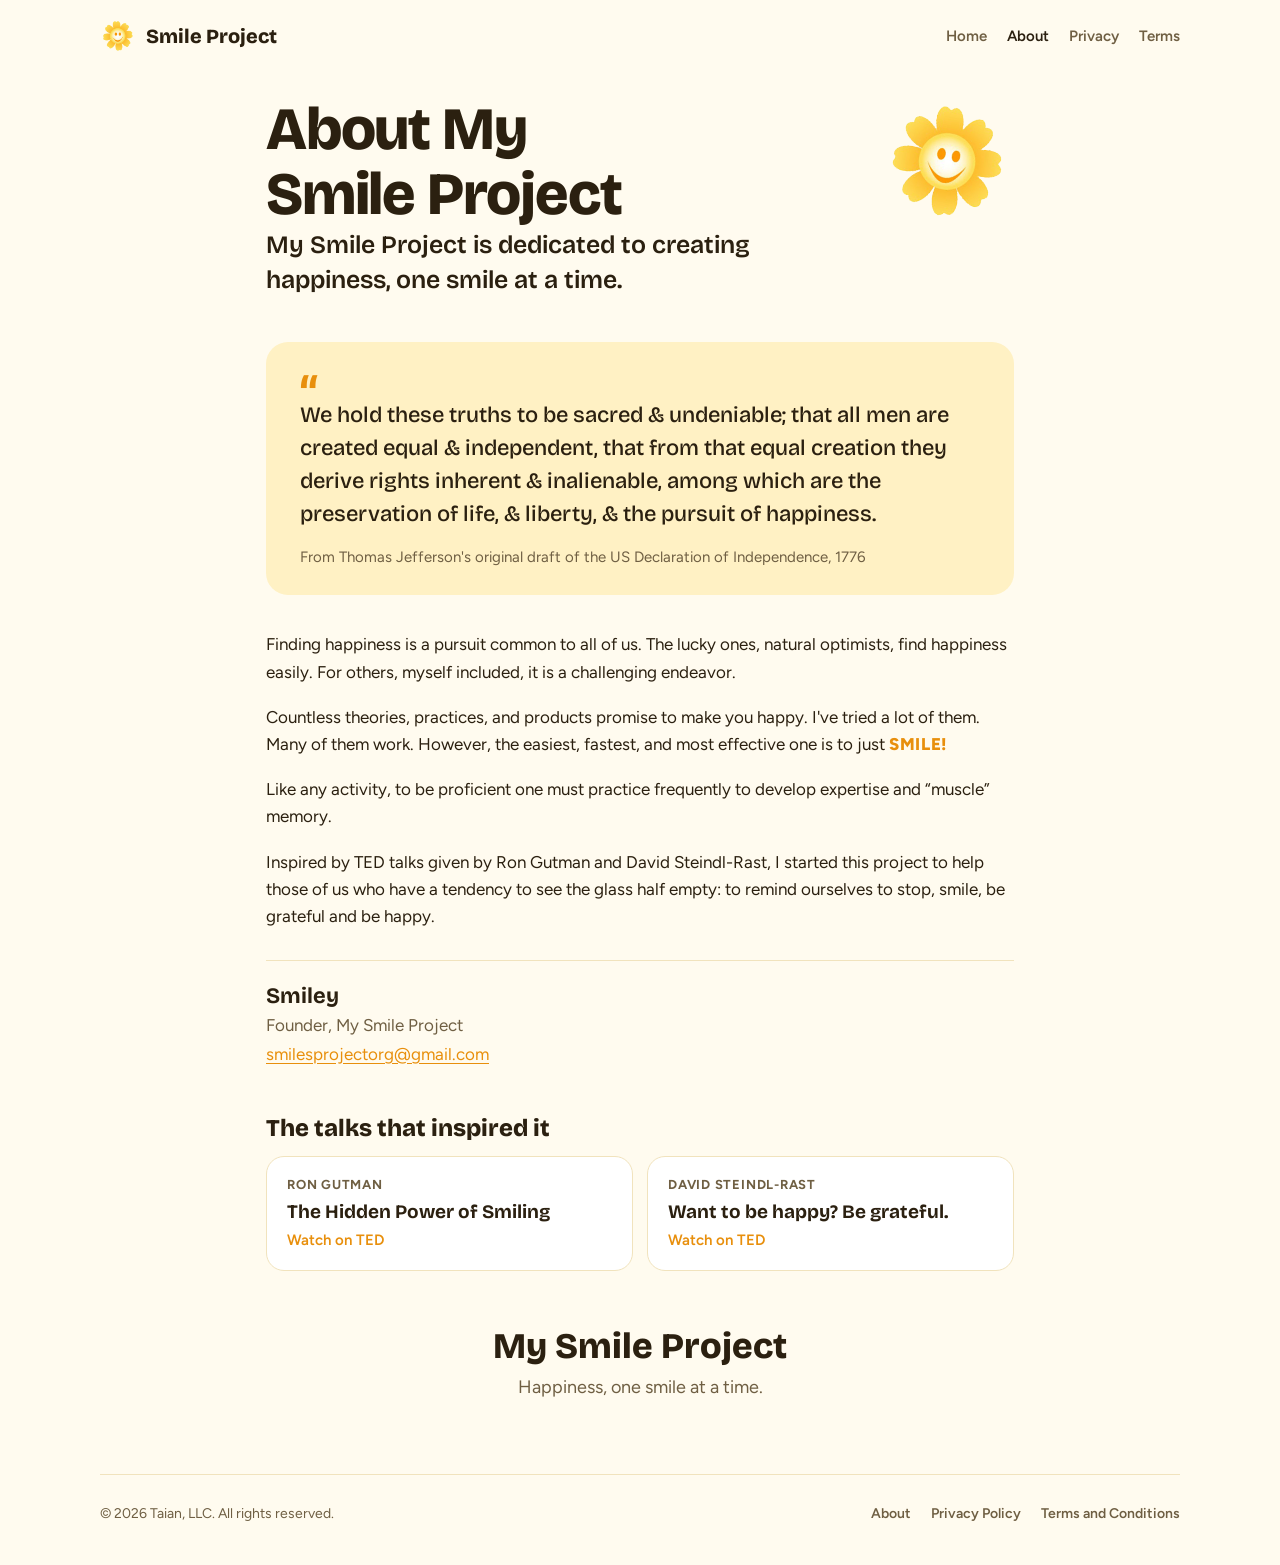
==== about.html @ 6dbc5741 "About page from the original My Smile Project site Co-Authored-By: Claude Opus 5.5 <noreply@anthropi" ====
<!doctype html>
<html lang="en">
<head>
<meta charset="utf-8">
<meta name="viewport" content="width=device-width, initial-scale=1, viewport-fit=cover">
<title>About My Smile Project</title>
<meta name="description" content="My Smile Project is dedicated to creating happiness, one smile at a time.">
<link rel="preconnect" href="https://fonts.googleapis.com">
<link rel="preconnect" href="https://fonts.gstatic.com" crossorigin>
<link rel="stylesheet" href="https://fonts.googleapis.com/css2?family=Bricolage+Grotesque:opsz,wght@12..96,500..800&family=Figtree:wght@400;500;600;700&display=swap">
<link rel="stylesheet" href="site.css">
<link rel="icon" href="img/flower.png">
<style>
  .about { max-width: 68ch; margin-inline: auto; padding-block: 24px 0; }
  .about-head { display: grid; grid-template-columns: minmax(0, 1fr) auto; gap: 24px; align-items: center; }
  .about h1 { font-size: clamp(38px, 6.5vw, 60px); font-weight: 800; letter-spacing: -0.02em; }
  .about-head img { width: clamp(84px, 16vw, 132px); height: auto; transform: rotate(10deg); }
  .mission { font: 600 clamp(21px, 2.6vw, 25px)/1.4 var(--display); margin: 18px 0 0; max-width: 36ch; }
  .declaration { margin: 44px 0 36px; padding: 26px clamp(20px, 4vw, 34px); border-radius: 22px; background: var(--glow); }
  .declaration blockquote { margin: 0; font: 500 clamp(19px, 2.3vw, 22px)/1.5 var(--display); }
  .declaration blockquote::before { content: "“"; display: block; height: 0.55em; font-size: 2.6em; line-height: 1; color: var(--marigold); }
  .declaration figcaption { margin-top: 14px; color: var(--muted); font-size: 15px; }
  .about p { margin: 0 0 18px; }
  .about .smile-word { font-weight: 800; color: var(--marigold); letter-spacing: 0.04em; }
  .signature { margin: 30px 0 0; padding-top: 22px; border-top: 1px solid var(--line); display: grid; gap: 2px; }
  .signature b { font: 700 22px/1.2 var(--display); }
  .signature span { color: var(--muted); }
  .talks { margin-top: 48px; }
  .talks h2 { font-size: 24px; font-weight: 800; margin-bottom: 14px; }
  .talk-list { display: grid; grid-template-columns: repeat(2, minmax(0, 1fr)); gap: 14px; }
  .talk { display: grid; gap: 4px; padding: 18px 20px; border-radius: 18px; border: 1px solid var(--line); background: var(--card); color: var(--ink); text-decoration: none; }
  .talk:hover { border-color: var(--marigold); }
  .talk small { font-size: 13px; font-weight: 700; letter-spacing: 0.06em; text-transform: uppercase; color: var(--muted); }
  .talk b { font: 700 19px/1.3 var(--display); }
  .talk span { color: var(--marigold); font-weight: 600; font-size: 15px; }
  .closing { margin-top: 56px; text-align: center; display: grid; justify-items: center; gap: 6px; }
  .closing b { font: 800 clamp(26px, 4vw, 36px)/1.1 var(--display); }
  .closing span { color: var(--muted); font-size: 18px; }
  @media (max-width: 560px) { .talk-list { grid-template-columns: minmax(0, 1fr); } }
</style>
</head>
<body>
<div class="wrap">
  <header class="bar">
    <a class="brand" href="index.html"><img src="img/flower.png" alt="" width="36" height="36">Smile Project</a>
    <nav aria-label="Site">
      <a href="index.html">Home</a>
      <a href="about.html" aria-current="page">About</a>
      <a href="privacy.html">Privacy</a>
      <a href="terms.html">Terms</a>
    </nav>
  </header>

  <main class="about">
    <div class="about-head">
      <h1>About My Smile Project</h1>
      <img src="img/flower.png" alt="">
    </div>
    <p class="mission">My Smile Project is dedicated to creating happiness, one smile at a time.</p>

    <figure class="declaration">
      <blockquote>We hold these truths to be sacred &amp; undeniable; that all men are created equal &amp; independent, that from that equal creation they derive rights inherent &amp; inalienable, among which are the preservation of life, &amp; liberty, &amp; the pursuit of happiness.</blockquote>
      <figcaption>From Thomas Jefferson's original draft of the US Declaration of Independence, 1776</figcaption>
    </figure>

    <p>Finding happiness is a pursuit common to all of us. The lucky ones, natural optimists, find happiness easily. For others, myself included, it is a challenging endeavor.</p>
    <p>Countless theories, practices, and products promise to make you happy. I've tried a lot of them. Many of them work. However, the easiest, fastest, and most effective one is to just <span class="smile-word">SMILE!</span></p>
    <p>Like any activity, to be proficient one must practice frequently to develop expertise and “muscle” memory.</p>
    <p>Inspired by TED talks given by Ron Gutman and David Steindl-Rast, I started this project to help those of us who have a tendency to see the glass half empty: to remind ourselves to stop, smile, be grateful and be happy.</p>

    <div class="signature">
      <b>Smiley</b>
      <span>Founder, My Smile Project</span>
      <a href="mailto:smilesprojectorg@gmail.com">smilesprojectorg@gmail.com</a>
    </div>

    <section class="talks" aria-labelledby="talks-title">
      <h2 id="talks-title">The talks that inspired it</h2>
      <div class="talk-list">
        <a class="talk" href="https://www.ted.com/talks/ron_gutman_the_hidden_power_of_smiling" rel="noopener">
          <small>Ron Gutman</small>
          <b>The Hidden Power of Smiling</b>
          <span>Watch on TED</span>
        </a>
        <a class="talk" href="https://www.ted.com/talks/david_steindl_rast_want_to_be_happy_be_grateful" rel="noopener">
          <small>David Steindl-Rast</small>
          <b>Want to be happy? Be grateful.</b>
          <span>Watch on TED</span>
        </a>
      </div>
    </section>

    <div class="closing">
      <b>My Smile Project</b>
      <span>Happiness, one smile at a time.</span>
    </div>
  </main>

  <footer class="foot">
    <span>© 2026 Taian, LLC. All rights reserved.</span>
    <nav aria-label="Legal">
      <a href="about.html" aria-current="page">About</a>
      <a href="privacy.html">Privacy Policy</a>
      <a href="terms.html">Terms and Conditions</a>
    </nav>
  </footer>
</div>
</body>
</html>
---- site.css ----
/* Smile Project site: sunny yellow and marigold from the app, warm ink, one rounded display face.
   Layout: a wide two-column hero, then alternating screenshot rows; legal pages are one readable column. */
:root {
  --paper: #fffbef;
  --card: #ffffff;
  --ink: #2b2010;
  --muted: #6f5f43;
  --line: #f1e3bd;
  --sun: #ffcc40;
  --marigold: #e88f0c;
  --marigold-ink: #ffffff;
  --glow: #fff1c4;
  --display: "Bricolage Grotesque", "Avenir Next", "Segoe UI", system-ui, sans-serif;
  --body: "Figtree", "Avenir Next", "Segoe UI", system-ui, sans-serif;
  color-scheme: light;
}
@media (prefers-color-scheme: dark) {
  :root:not([data-theme="light"]) {
    --paper: #1a150c; --card: #241d11; --ink: #fff3d3; --muted: #cdbb90; --line: #3a301d;
    --sun: #ffcc40; --marigold: #ffad33; --marigold-ink: #2b2010; --glow: #33290f;
    color-scheme: dark;
  }
}
:root[data-theme="dark"] {
  --paper: #1a150c; --card: #241d11; --ink: #fff3d3; --muted: #cdbb90; --line: #3a301d;
  --sun: #ffcc40; --marigold: #ffad33; --marigold-ink: #2b2010; --glow: #33290f;
  color-scheme: dark;
}

* { box-sizing: border-box; }
body {
  margin: 0;
  padding-inline: 20px;
  background: var(--paper);
  color: var(--ink);
  font: 400 17px/1.6 var(--body);
  -webkit-font-smoothing: antialiased;
}
img { max-width: 100%; display: block; }
a { color: var(--marigold); text-underline-offset: 3px; }
a:hover { text-decoration-thickness: 2px; }
:focus-visible { outline: 3px solid var(--marigold); outline-offset: 3px; border-radius: 6px; }
h1, h2, h3 { font-family: var(--display); line-height: 1.08; text-wrap: balance; margin: 0; }
.wrap { max-width: 1080px; margin-inline: auto; }

/* top bar */
.bar {
  display: flex; align-items: center; justify-content: space-between; gap: 16px; flex-wrap: wrap;
  padding-block: 18px;
}
.brand { display: flex; align-items: center; gap: 10px; color: var(--ink); text-decoration: none; font: 800 20px/1 var(--display); }
.brand img { width: 36px; height: 36px; }
.bar nav { display: flex; gap: 20px; flex-wrap: wrap; font-size: 15px; }
.bar nav a { color: var(--muted); text-decoration: none; font-weight: 600; }
.bar nav a:hover, .bar nav a[aria-current="page"] { color: var(--ink); }

/* App Store button */
.store {
  display: inline-flex; align-items: center; gap: 10px;
  padding: 12px 20px 12px 16px; border-radius: 14px;
  background: var(--ink); color: var(--paper); text-decoration: none;
  font: 700 16px/1.1 var(--body);
}
.store svg { width: 22px; height: 22px; fill: currentColor; }
.store small { display: block; font-size: 11px; font-weight: 500; opacity: 0.8; }
.store:hover { text-decoration: none; transform: translateY(-1px); }

/* footer */
.foot {
  display: flex; flex-wrap: wrap; gap: 12px 28px; justify-content: space-between; align-items: center;
  margin-top: 72px; padding-block: 28px 40px; border-top: 1px solid var(--line);
  color: var(--muted); font-size: 14px;
}
.foot nav { display: flex; gap: 20px; flex-wrap: wrap; }
.foot a { color: var(--muted); font-weight: 600; text-decoration: none; }
.foot a:hover { color: var(--ink); }

/* legal pages */
.legal { max-width: 68ch; margin-inline: auto; padding-block: 24px 0; }
.legal h1 { font-size: clamp(34px, 6vw, 48px); font-weight: 800; }
.legal .meta { color: var(--muted); font-size: 15px; margin: 12px 0 28px; }
.legal .summary { padding: 18px 20px; border-radius: 16px; background: var(--glow); }
.legal .summary ul { margin: 6px 0 0; padding-left: 20px; }
.legal h2 { font-size: 22px; font-weight: 700; margin-top: 40px; }
.legal h3 { font-size: 17px; font-weight: 700; margin-top: 22px; font-family: var(--body); }
.legal p, .legal li { color: var(--ink); }
.legal li + li { margin-top: 6px; }
.legal table { width: 100%; border-collapse: collapse; font-size: 15px; }
.legal th, .legal td { text-align: left; vertical-align: top; padding: 10px 12px 10px 0; border-bottom: 1px solid var(--line); }
.legal th { font-weight: 700; white-space: nowrap; }
.table-scroll { overflow-x: auto; margin-top: 12px; }
.todo { background: var(--sun); color: #2b2010; padding: 1px 6px; border-radius: 5px; font-weight: 700; }

@media (prefers-reduced-motion: reduce) { * { transition: none !important; animation: none !important; } }
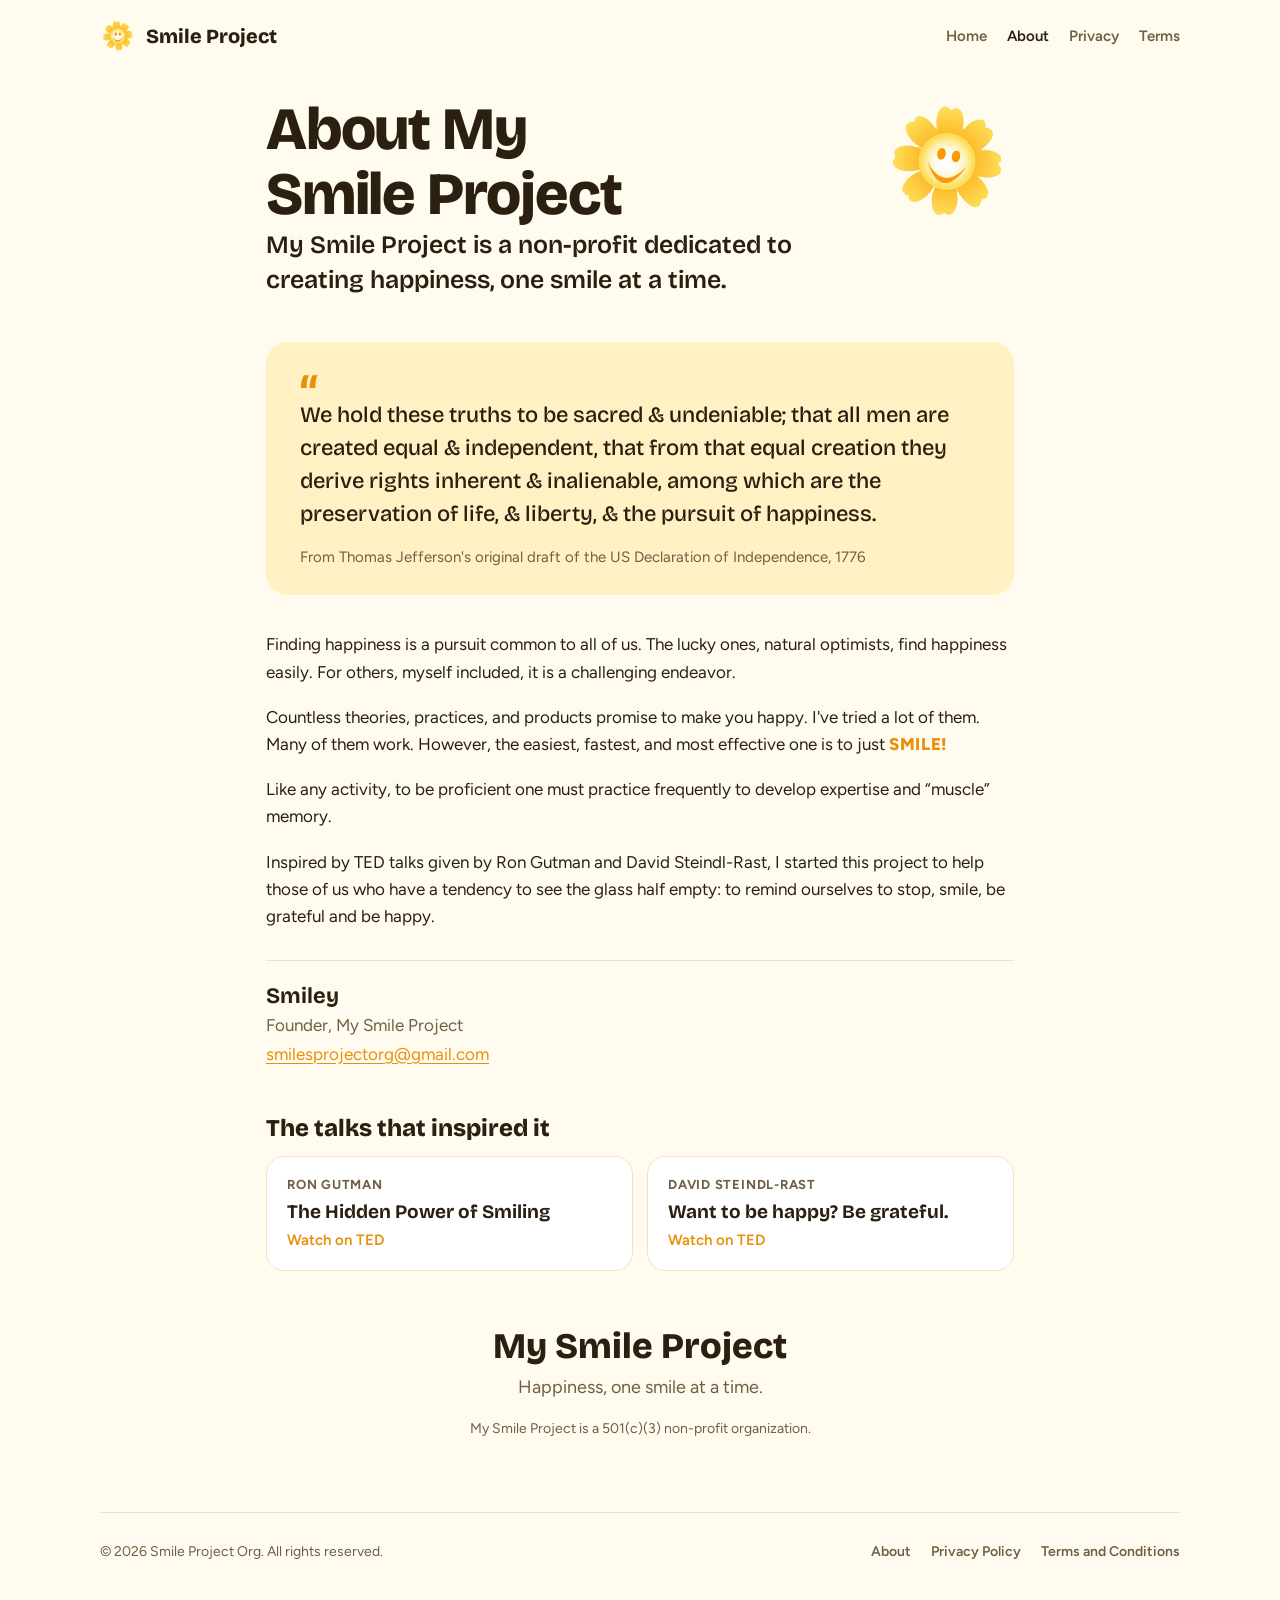
==== commit f748f0dc: "Copyright: Smile Project Org; About page notes 501(c)(3) non-profit status Co-Authored-By: Claude Op" ====
--- a/about.html
+++ b/about.html
@@ -4,7 +4,7 @@
 <meta charset="utf-8">
 <meta name="viewport" content="width=device-width, initial-scale=1, viewport-fit=cover">
 <title>About My Smile Project</title>
-<meta name="description" content="My Smile Project is dedicated to creating happiness, one smile at a time.">
+<meta name="description" content="My Smile Project is a non-profit dedicated to creating happiness, one smile at a time.">
 <link rel="preconnect" href="https://fonts.googleapis.com">
 <link rel="preconnect" href="https://fonts.gstatic.com" crossorigin>
 <link rel="stylesheet" href="https://fonts.googleapis.com/css2?family=Bricolage+Grotesque:opsz,wght@12..96,500..800&family=Figtree:wght@400;500;600;700&display=swap">
@@ -36,6 +36,7 @@
   .closing { margin-top: 56px; text-align: center; display: grid; justify-items: center; gap: 6px; }
   .closing b { font: 800 clamp(26px, 4vw, 36px)/1.1 var(--display); }
   .closing span { color: var(--muted); font-size: 18px; }
+  .closing small { margin-top: 10px; color: var(--muted); font-size: 14px; }
   @media (max-width: 560px) { .talk-list { grid-template-columns: minmax(0, 1fr); } }
 </style>
 </head>
@@ -56,7 +57,7 @@
       <h1>About My Smile Project</h1>
       <img src="img/flower.png" alt="">
     </div>
-    <p class="mission">My Smile Project is dedicated to creating happiness, one smile at a time.</p>
+    <p class="mission">My Smile Project is a non-profit dedicated to creating happiness, one smile at a time.</p>
 
     <figure class="declaration">
       <blockquote>We hold these truths to be sacred &amp; undeniable; that all men are created equal &amp; independent, that from that equal creation they derive rights inherent &amp; inalienable, among which are the preservation of life, &amp; liberty, &amp; the pursuit of happiness.</blockquote>
@@ -93,11 +94,12 @@
     <div class="closing">
       <b>My Smile Project</b>
       <span>Happiness, one smile at a time.</span>
+      <small>My Smile Project is a 501(c)(3) non-profit organization.</small>
     </div>
   </main>
 
   <footer class="foot">
-    <span>© 2026 Taian, LLC. All rights reserved.</span>
+    <span>© 2026 Smile Project Org. All rights reserved.</span>
     <nav aria-label="Legal">
       <a href="about.html" aria-current="page">About</a>
       <a href="privacy.html">Privacy Policy</a>
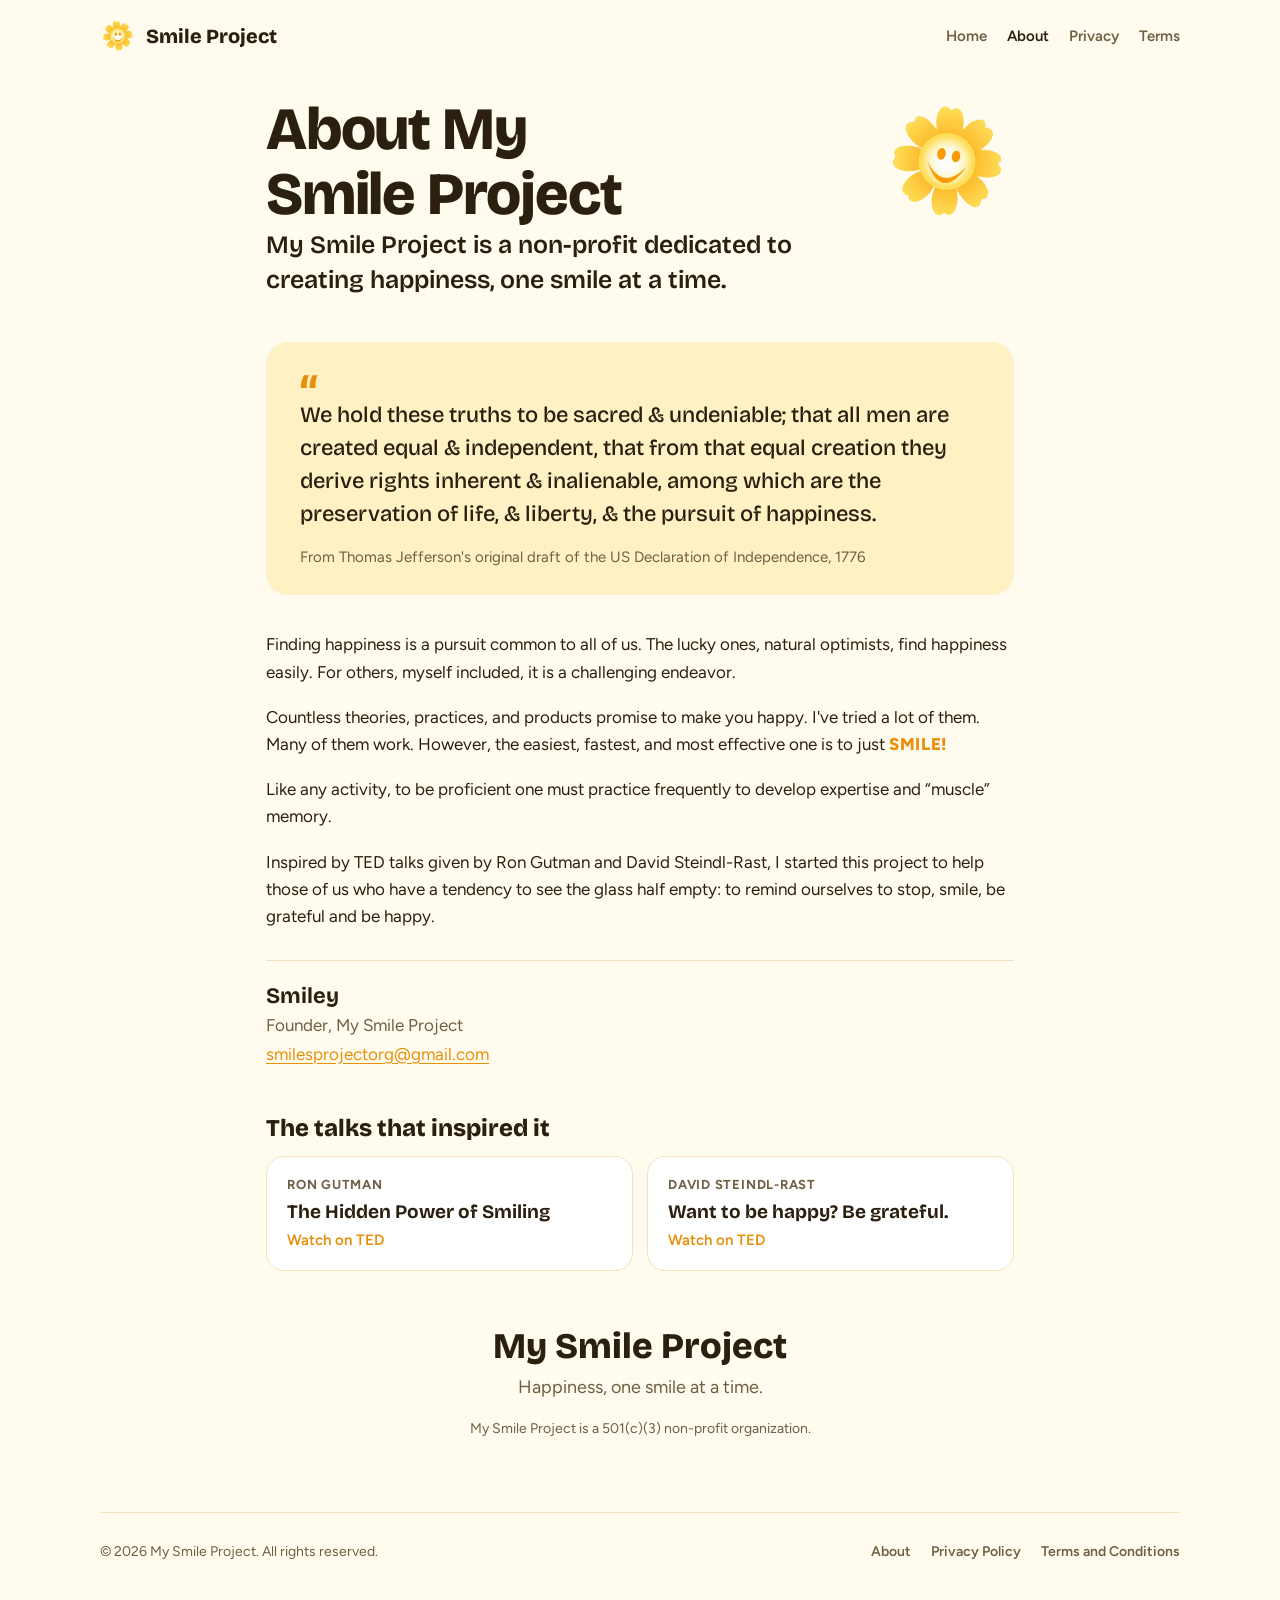
==== commit 9fd21b0a: "Name My Smile Project (501(c)(3) non-profit) in the Terms, Privacy Policy and copyright Co-Authored-" ====
--- a/about.html
+++ b/about.html
@@ -99,7 +99,7 @@
   </main>
 
   <footer class="foot">
-    <span>© 2026 Smile Project Org. All rights reserved.</span>
+    <span>© 2026 My Smile Project. All rights reserved.</span>
     <nav aria-label="Legal">
       <a href="about.html" aria-current="page">About</a>
       <a href="privacy.html">Privacy Policy</a>
